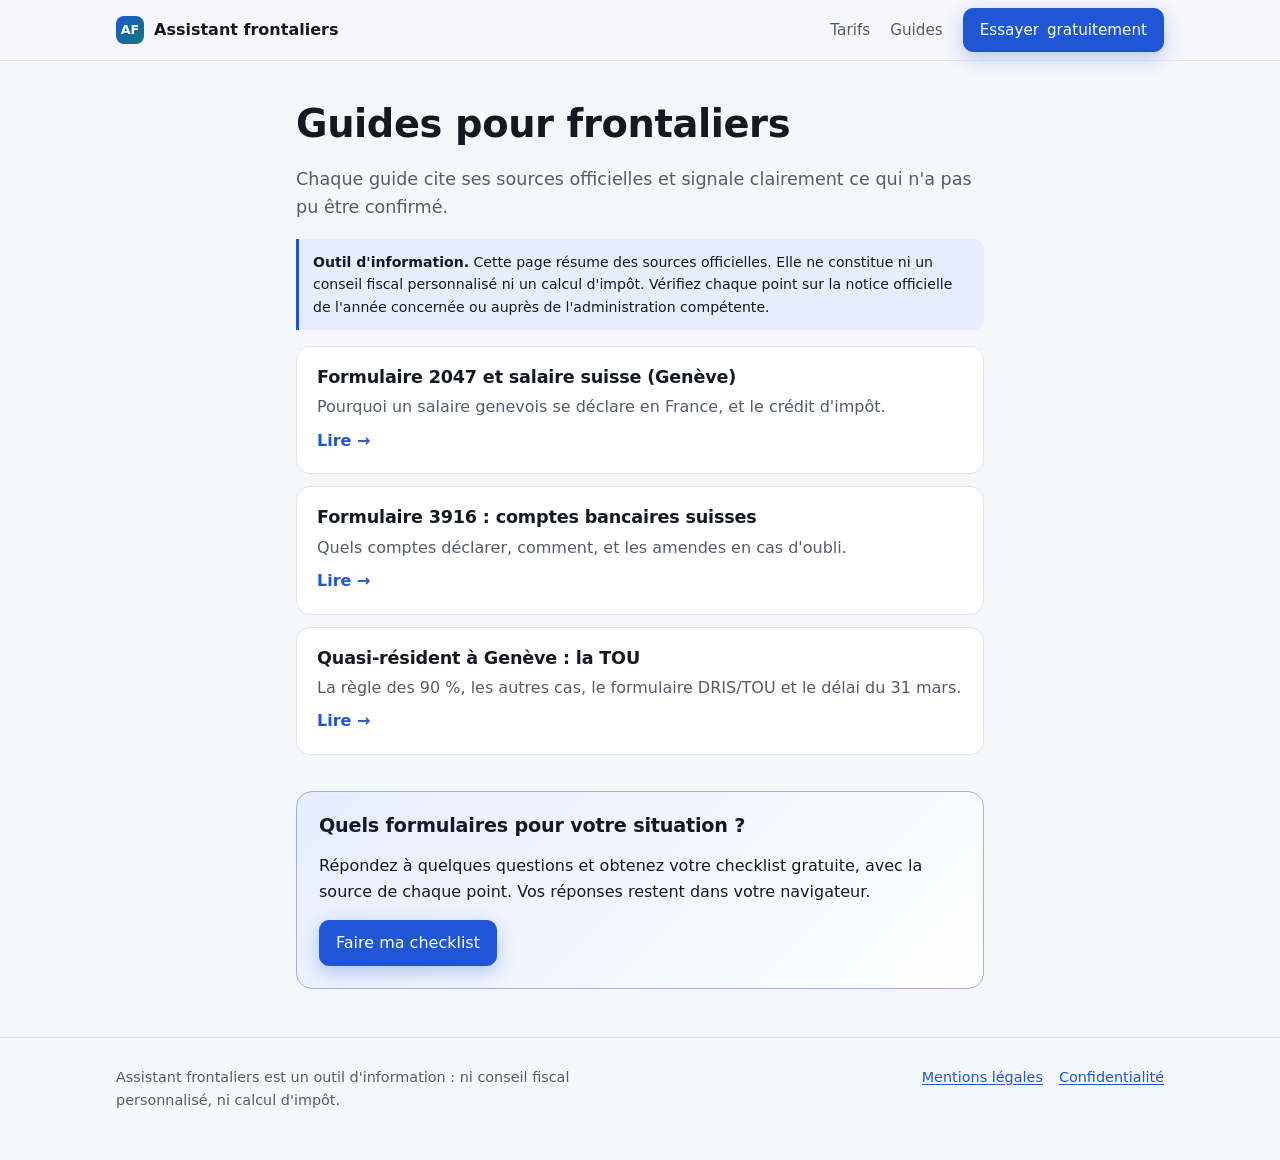
==== articles/index.html @ 35612585 "Étape 3 : page d'accueil SaaS, tarifs en pré-inscription, guides vérifiés - Accueil : héros animé (c" ====
<!doctype html>
<html lang="fr">
<head>
  <meta charset="utf-8">
  <meta name="viewport" content="width=device-width, initial-scale=1">
  <title>Guides fiscaux pour frontaliers France – Suisse | Assistant frontaliers</title>
  <meta name="description" content="Guides vérifiés sur les sources officielles : formulaire 2047, formulaire 3916 pour les comptes suisses, statut de quasi-résident à Genève.">
  <link rel="canonical" href="https://tmendyharan-cyber.github.io/assistant-frontaliers/articles/">
  <meta property="og:type" content="website">
  <meta property="og:locale" content="fr_FR">
  <meta property="og:site_name" content="Assistant frontaliers">
  <meta property="og:title" content="Guides fiscaux pour frontaliers France – Suisse">
  <meta property="og:description" content="Formulaire 2047, 3916, quasi-résident à Genève : les points clés, avec leurs sources officielles.">
  <meta property="og:url" content="https://tmendyharan-cyber.github.io/assistant-frontaliers/articles/">
  <link rel="stylesheet" href="../style.css?v=4">
</head>
<body>
<a class="skip" href="#contenu">Aller au contenu</a>
<header class="site-header">
  <div class="wrap">
    <a class="brand" href="../"><span class="brand-mark" aria-hidden="true">AF</span>Assistant frontaliers</a>
    <nav class="site-nav" aria-label="Navigation principale">
      <a href="../#tarifs">Tarifs</a>
      <a href="./" aria-current="page">Guides</a>
      <a class="btn btn-primary" href="../#assistant">Essayer<span class="hide-sm"> gratuitement</span></a>
    </nav>
  </div>
</header>
<main id="contenu" class="prose">
  <h1>Guides pour frontaliers</h1>
  <p class="lead">Chaque guide cite ses sources officielles et signale clairement ce qui n'a pas pu être confirmé.</p>
  <p class="notice"><strong>Outil d'information.</strong> Cette page résume des sources officielles. Elle ne constitue ni un conseil fiscal personnalisé ni un calcul d'impôt. Vérifiez chaque point sur la notice officielle de l'année concernée ou auprès de l'administration compétente.</p>
  <a class="card link" href="formulaire-2047-suisse-frontalier.html"><h2 style="margin:0 0 6px;font-size:1.1rem">Formulaire 2047 et salaire suisse (Genève)</h2><p>Pourquoi un salaire genevois se déclare en France, et le crédit d'impôt.</p><span class="more">Lire →</span></a>
  <a class="card link" href="3916-compte-bancaire-suisse-frontalier.html"><h2 style="margin:0 0 6px;font-size:1.1rem">Formulaire 3916 : comptes bancaires suisses</h2><p>Quels comptes déclarer, comment, et les amendes en cas d'oubli.</p><span class="more">Lire →</span></a>
  <a class="card link" href="quasi-resident-geneve-taxation-ordinaire-ulterieure.html"><h2 style="margin:0 0 6px;font-size:1.1rem">Quasi-résident à Genève : la TOU</h2><p>La règle des 90 %, les autres cas, le formulaire DRIS/TOU et le délai du 31 mars.</p><span class="more">Lire →</span></a>
  <div class="cta-box">
    <h2>Quels formulaires pour votre situation ?</h2>
    <p>Répondez à quelques questions et obtenez votre checklist gratuite, avec la source de chaque point. Vos réponses restent dans votre navigateur.</p>
    <a class="btn btn-primary" href="../#assistant">Faire ma checklist</a>
  </div>
</main>
<footer>
  <div class="wrap">
    <p>Assistant frontaliers est un outil d'information : ni conseil fiscal personnalisé, ni calcul d'impôt.</p>
    <nav aria-label="Informations légales">
      <a href="../mentions-legales.html">Mentions légales</a>
      <a href="../confidentialite.html">Confidentialité</a>
    </nav>
  </div>
</footer>
<script type="module" src="../analytics.js"></script>
</body>
</html>
---- style.css ----
/* Contrastes vérifiés (WCAG 2.1 AA) : texte ≥ 4,5:1, bordures de contrôles ≥ 3:1.
   Polices système uniquement : aucune requête vers un service de polices tiers. */
:root {
  --bg:#f6f7fb; --bg-2:#eef1f8; --fg:#141a24; --muted:#525d6b; --card:#fff; --card-2:#f9fafc;
  --accent:#1f56d6; --accent-2:#0d7a6f; --on-accent:#fff; --accent-soft:#e6edfd;
  --line:#dfe3ec; --control:#8a96a3; --warn:#8a5a00; --ok:#0b6b3a;
  --blob-1:#9db8ff; --blob-2:#8fe3d4; --blob-3:#c9b6ff;
  --shadow:0 1px 2px rgba(16,24,40,.05), 0 8px 24px rgba(16,24,40,.08);
  --radius:14px;
}
@media (prefers-color-scheme: dark) {
  :root {
    --bg:#0e1117; --bg-2:#141924; --fg:#e8ebf1; --muted:#9da8b6; --card:#161b26; --card-2:#1b2130;
    --accent:#7aa7ff; --accent-2:#5fd1bf; --on-accent:#0e1117; --accent-soft:#1c2740;
    --line:#2a3242; --control:#6b7682; --warn:#e0b050; --ok:#5fd18f;
    --blob-1:#2b4b9e; --blob-2:#145e57; --blob-3:#4a3a8c;
    --shadow:0 1px 2px rgba(0,0,0,.3), 0 10px 30px rgba(0,0,0,.35);
  }
}
* { box-sizing:border-box; }
html { scroll-behavior:smooth; }
body { margin:0; background:var(--bg); color:var(--fg); font:16px/1.6 ui-sans-serif, system-ui, -apple-system, "Segoe UI", Roboto, sans-serif; -webkit-font-smoothing:antialiased; }
img, svg { max-width:100%; }
a { color:var(--accent); text-underline-offset:2px; }
h1, h2, h3 { line-height:1.2; letter-spacing:-.01em; }
:focus-visible { outline:3px solid var(--accent); outline-offset:2px; border-radius:6px; }
.sr-only { position:absolute; width:1px; height:1px; padding:0; margin:-1px; overflow:hidden; clip:rect(0,0,0,0); white-space:nowrap; border:0; }
.skip { position:absolute; left:-9999px; top:8px; background:var(--card); color:var(--fg); padding:8px 12px; border-radius:8px; z-index:100; }
.skip:focus { left:16px; }
.wrap { max-width:1080px; margin:0 auto; padding:0 16px; }

/* En-tête */
.site-header { position:sticky; top:0; z-index:50; backdrop-filter:saturate(1.4) blur(12px); -webkit-backdrop-filter:saturate(1.4) blur(12px); background:color-mix(in srgb, var(--bg) 78%, transparent); border-bottom:1px solid var(--line); }
.site-header .wrap { display:flex; align-items:center; gap:16px; height:60px; }
.brand { display:flex; align-items:center; gap:10px; font-weight:700; color:var(--fg); text-decoration:none; }
.brand-mark { width:28px; height:28px; border-radius:8px; background:linear-gradient(135deg, var(--accent), var(--accent-2)); display:grid; place-items:center; color:var(--on-accent); font-size:.8rem; font-weight:800; }
.site-nav { margin-left:auto; display:flex; align-items:center; gap:20px; }
.site-nav a { color:var(--muted); text-decoration:none; font-size:.95rem; }
.site-nav a:hover { color:var(--fg); }
.site-nav .btn { color:var(--on-accent); }
@media (max-width:720px) { .site-nav a:not(.btn) { display:none; } }

/* Boutons */
button, .btn { font:inherit; display:inline-flex; align-items:center; justify-content:center; gap:8px; padding:9px 16px; border-radius:10px; border:1px solid var(--control); background:var(--card); color:var(--fg); cursor:pointer; text-decoration:none; transition:transform .15s ease, box-shadow .15s ease, border-color .15s ease; }
button:hover, .btn:hover { border-color:var(--accent); }
.btn-primary, button.primary { background:var(--accent); color:var(--on-accent); border-color:var(--accent); box-shadow:0 6px 18px color-mix(in srgb, var(--accent) 30%, transparent); }
.btn-primary:hover, button.primary:hover { transform:translateY(-1px); }
.btn-lg { padding:12px 22px; font-size:1.05rem; border-radius:12px; }
button[aria-pressed="true"] { border-color:var(--accent); background:var(--accent-soft); box-shadow:inset 0 0 0 1px var(--accent); }
button:disabled { opacity:.6; cursor:not-allowed; }

/* Héros */
.hero { position:relative; overflow:hidden; padding:72px 0 56px; }
.hero-bg { position:absolute; inset:-20% -10% auto; height:140%; z-index:0; pointer-events:none; }
.blob { position:absolute; width:46vmax; height:46vmax; border-radius:50%; filter:blur(70px); opacity:.55; animation:drift 22s ease-in-out infinite alternate; }
.blob.b1 { background:var(--blob-1); left:-12vmax; top:-14vmax; }
.blob.b2 { background:var(--blob-2); right:-14vmax; top:-6vmax; animation-duration:26s; animation-delay:-6s; }
.blob.b3 { background:var(--blob-3); left:30%; top:18vmax; width:34vmax; height:34vmax; animation-duration:30s; animation-delay:-12s; opacity:.35; }
@keyframes drift { from { transform:translate3d(0,0,0) scale(1); } to { transform:translate3d(6vmax,4vmax,0) scale(1.12); } }
.hero .wrap { position:relative; z-index:1; display:grid; grid-template-columns:1.1fr .9fr; gap:48px; align-items:center; }
@media (max-width:880px) { .hero .wrap { grid-template-columns:1fr; } .hero { padding-top:48px; } }
.eyebrow { display:inline-flex; align-items:center; gap:8px; font-size:.85rem; font-weight:600; color:var(--accent); background:var(--accent-soft); border:1px solid color-mix(in srgb, var(--accent) 25%, transparent); padding:4px 10px; border-radius:999px; }
.hero h1 { font-size:clamp(2rem, 4.6vw, 3.2rem); margin:16px 0 14px; }
.grad { background:linear-gradient(90deg, var(--accent), var(--accent-2)); -webkit-background-clip:text; background-clip:text; color:transparent; }
.hero .lead { font-size:1.15rem; color:var(--muted); margin:0 0 26px; max-width:34em; }
.hero-cta { display:flex; flex-wrap:wrap; gap:12px; }
.trust { display:flex; flex-wrap:wrap; gap:8px 18px; margin:22px 0 0; padding:0; list-style:none; color:var(--muted); font-size:.9rem; }
.trust li::before { content:"✓ "; color:var(--ok); font-weight:700; }

/* Visuel 3D léger : carte en perspective qui suit le pointeur */
.scene { perspective:1100px; }
.tilt { position:relative; transform-style:preserve-3d; transform:rotateX(var(--rx, 8deg)) rotateY(var(--ry, -14deg)); transition:transform .25s ease-out; }
.mock { background:var(--card); border:1px solid var(--line); border-radius:18px; box-shadow:var(--shadow); padding:18px; transform:translateZ(0); }
.mock-head { display:flex; gap:6px; margin-bottom:14px; }
.mock-head span { width:10px; height:10px; border-radius:50%; background:var(--line); }
.mock h3 { margin:0 0 12px; font-size:1rem; }
.mock-item { display:flex; align-items:flex-start; gap:10px; padding:10px 12px; border:1px solid var(--line); border-radius:10px; margin-bottom:8px; background:var(--card-2); font-size:.92rem; }
.mock-item .tick { flex:none; width:20px; height:20px; border-radius:6px; background:var(--accent-soft); color:var(--accent); display:grid; place-items:center; font-size:.75rem; font-weight:800; }
.chip { position:absolute; padding:8px 12px; border-radius:12px; background:var(--card); border:1px solid var(--line); box-shadow:var(--shadow); font-weight:700; font-size:.9rem; }
.chip small { display:block; font-weight:500; color:var(--muted); font-size:.75rem; }
.chip.c1 { top:-18px; right:-10px; transform:translateZ(70px); }
.chip.c2 { bottom:46px; left:-26px; transform:translateZ(110px); }
.chip.c3 { bottom:-16px; right:24px; transform:translateZ(50px); }
@media (max-width:880px) {
  .scene { max-width:520px; width:100%; margin:0 auto; padding:12px 18px 24px; }
  .tilt { --rx:6deg; --ry:-8deg; }
  .chip.c1 { right:0; } .chip.c2 { left:0; bottom:-14px; } .chip.c3 { display:none; }
}

/* Sections */
section { scroll-margin-top:72px; }
.section { padding:72px 0; }
.section.alt { background:var(--bg-2); border-top:1px solid var(--line); border-bottom:1px solid var(--line); }
.section-head { max-width:640px; margin:0 0 32px; }
.section-head h2 { font-size:clamp(1.6rem, 3vw, 2.2rem); margin:0 0 10px; }
.section-head p { color:var(--muted); margin:0; font-size:1.05rem; }
.grid-3 { display:grid; grid-template-columns:repeat(3, 1fr); gap:16px; }
@media (max-width:880px) { .grid-3 { grid-template-columns:1fr; } }
.card { background:var(--card); border:1px solid var(--line); border-radius:var(--radius); padding:20px; margin-bottom:12px; }
.grid-3 .card { margin:0; }
.step-num { width:34px; height:34px; border-radius:10px; display:grid; place-items:center; font-weight:800; background:linear-gradient(135deg, var(--accent), var(--accent-2)); color:var(--on-accent); margin-bottom:12px; }
.card h3 { margin:0 0 6px; font-size:1.08rem; }
.card p { margin:0 0 8px; color:var(--muted); }
.card.link { text-decoration:none; color:inherit; display:block; transition:transform .2s ease, border-color .2s ease, box-shadow .2s ease; }
.card.link:hover { transform:translateY(-3px); border-color:var(--accent); box-shadow:var(--shadow); }
.card.link .more { color:var(--accent); font-weight:600; }

/* Assistant */
.assistant-shell { max-width:720px; }
.progress { height:6px; border-radius:99px; background:var(--line); overflow:hidden; margin:0 0 14px; }
.progress span { display:block; height:100%; background:linear-gradient(90deg, var(--accent), var(--accent-2)); transition:width .35s ease; }
.q { font-weight:700; font-size:1.15rem; margin:0 0 14px; }
.q:focus { outline:none; }
.opts { display:flex; flex-wrap:wrap; gap:8px; }
.step { color:var(--muted); font-size:.85rem; margin-bottom:6px; }
.fade-in { animation:fade .3s ease both; }
@keyframes fade { from { opacity:0; transform:translateY(6px); } to { opacity:1; transform:none; } }
.rule h3 { margin:0 0 6px; font-size:1.02rem; }
.rule p { margin:0 0 8px; color:var(--fg); }
.badge { display:inline-block; font-size:.75rem; font-weight:600; color:var(--warn); border:1px solid var(--warn); border-radius:6px; padding:1px 6px; margin-bottom:8px; }
.badge.ok { color:var(--ok); border-color:var(--ok); }
.actions { display:flex; flex-wrap:wrap; gap:8px; margin-top:16px; }
.upsell { border-color:color-mix(in srgb, var(--accent) 40%, var(--line)); background:linear-gradient(135deg, var(--accent-soft), var(--card)); }
.disc, .notice { color:var(--muted); font-size:.88rem; }
.notice { border-left:3px solid var(--accent); background:var(--accent-soft); color:var(--fg); padding:12px 14px; border-radius:0 10px 10px 0; margin:16px 0; }

/* Tarifs */
.billing { display:inline-flex; padding:4px; border-radius:12px; background:var(--card); border:1px solid var(--line); margin-bottom:24px; }
.billing button { border:0; background:transparent; padding:8px 14px; }
.billing button[aria-pressed="true"] { background:var(--accent); color:var(--on-accent); box-shadow:none; }
.save { font-size:.75rem; font-weight:700; color:var(--ok); margin-left:4px; }
.billing button[aria-pressed="true"] .save { color:inherit; }
.plans { display:grid; grid-template-columns:repeat(3, 1fr); gap:16px; align-items:stretch; }
@media (max-width:880px) { .plans { grid-template-columns:1fr; } }
.plan { position:relative; display:flex; flex-direction:column; background:var(--card); border:1px solid var(--line); border-radius:18px; padding:24px; }
.plan.highlight { border:2px solid var(--accent); box-shadow:var(--shadow); }
.plan .tag { position:absolute; top:-12px; left:24px; background:var(--accent); color:var(--on-accent); font-size:.75rem; font-weight:700; padding:3px 10px; border-radius:999px; }
.plan h3 { margin:0; font-size:1.15rem; }
.plan .pitch { color:var(--muted); margin:4px 0 16px; }
.price { font-size:2.2rem; font-weight:800; letter-spacing:-.02em; }
.price small { font-size:.95rem; font-weight:500; color:var(--muted); }
.plan ul { list-style:none; padding:0; margin:16px 0 22px; flex:1; }
.plan li { padding:5px 0 5px 26px; position:relative; }
.plan li::before { content:"✓"; position:absolute; left:0; color:var(--ok); font-weight:800; }
.price-note { color:var(--muted); font-size:.9rem; margin-top:16px; }

/* Formulaire de pré-inscription */
.waitlist { max-width:560px; }
form label { display:block; margin:10px 0 4px; font-weight:600; }
form label.check { font-weight:400; display:flex; gap:10px; align-items:flex-start; }
form label.check input { margin-top:5px; }
input[type="email"], select { font:inherit; width:100%; padding:10px 12px; border-radius:10px; border:1px solid var(--control); background:var(--card); color:var(--fg); }
.form-status { margin-top:12px; font-weight:600; }

/* FAQ */
.faq details { background:var(--card); border:1px solid var(--line); border-radius:12px; padding:14px 18px; margin-bottom:10px; }
.faq summary { cursor:pointer; font-weight:600; }
.faq details p { color:var(--muted); margin:10px 0 0; }

/* Articles et pages de contenu */
.prose { max-width:720px; margin:0 auto; padding:32px 16px 40px; }
.prose h1 { font-size:clamp(1.7rem, 4vw, 2.4rem); margin:8px 0 10px; }
.prose h2 { margin-top:32px; font-size:1.35rem; }
.prose li { margin-bottom:6px; }
.prose .lead { color:var(--muted); font-size:1.1rem; }
.meta { color:var(--muted); font-size:.9rem; }
.crumbs { font-size:.9rem; color:var(--muted); }
.unconfirmed { border:1px solid var(--warn); border-radius:12px; padding:12px 16px; margin:16px 0; }
.unconfirmed strong:first-child { color:var(--warn); }
.cta-box { margin:36px 0 8px; padding:22px; border-radius:16px; background:linear-gradient(135deg, var(--accent-soft), var(--card)); border:1px solid color-mix(in srgb, var(--accent) 35%, var(--line)); }
.cta-box h2 { margin:0 0 6px; font-size:1.2rem; }
.sources li { word-break:break-word; }

/* Pied de page */
footer { border-top:1px solid var(--line); color:var(--muted); font-size:.9rem; padding:28px 0 48px; }
footer .wrap { display:flex; flex-wrap:wrap; justify-content:space-between; gap:16px; }
footer p { margin:0; max-width:520px; }
footer nav { display:flex; flex-wrap:wrap; gap:16px; }

/* Apparition au défilement : uniquement si le JS est actif */
.js .reveal { opacity:0; transform:translateY(16px); transition:opacity .6s ease, transform .6s ease; }
.js .reveal.in { opacity:1; transform:none; }

@media (prefers-reduced-motion: reduce) {
  html { scroll-behavior:auto; }
  *, *::before, *::after { animation:none !important; transition:none !important; }
  .tilt { transform:none; }
  .js .reveal { opacity:1; transform:none; }
}
@media print {
  .site-header, .hero, .section:not(#assistant), button, .actions, .skip, footer nav, .upsell { display:none !important; }
  body { background:#fff; color:#000; }
}
.brand, .site-nav .btn { white-space:nowrap; }
@media (max-width:420px) { .hide-sm { display:none; } .site-nav .btn { padding:7px 12px; } }
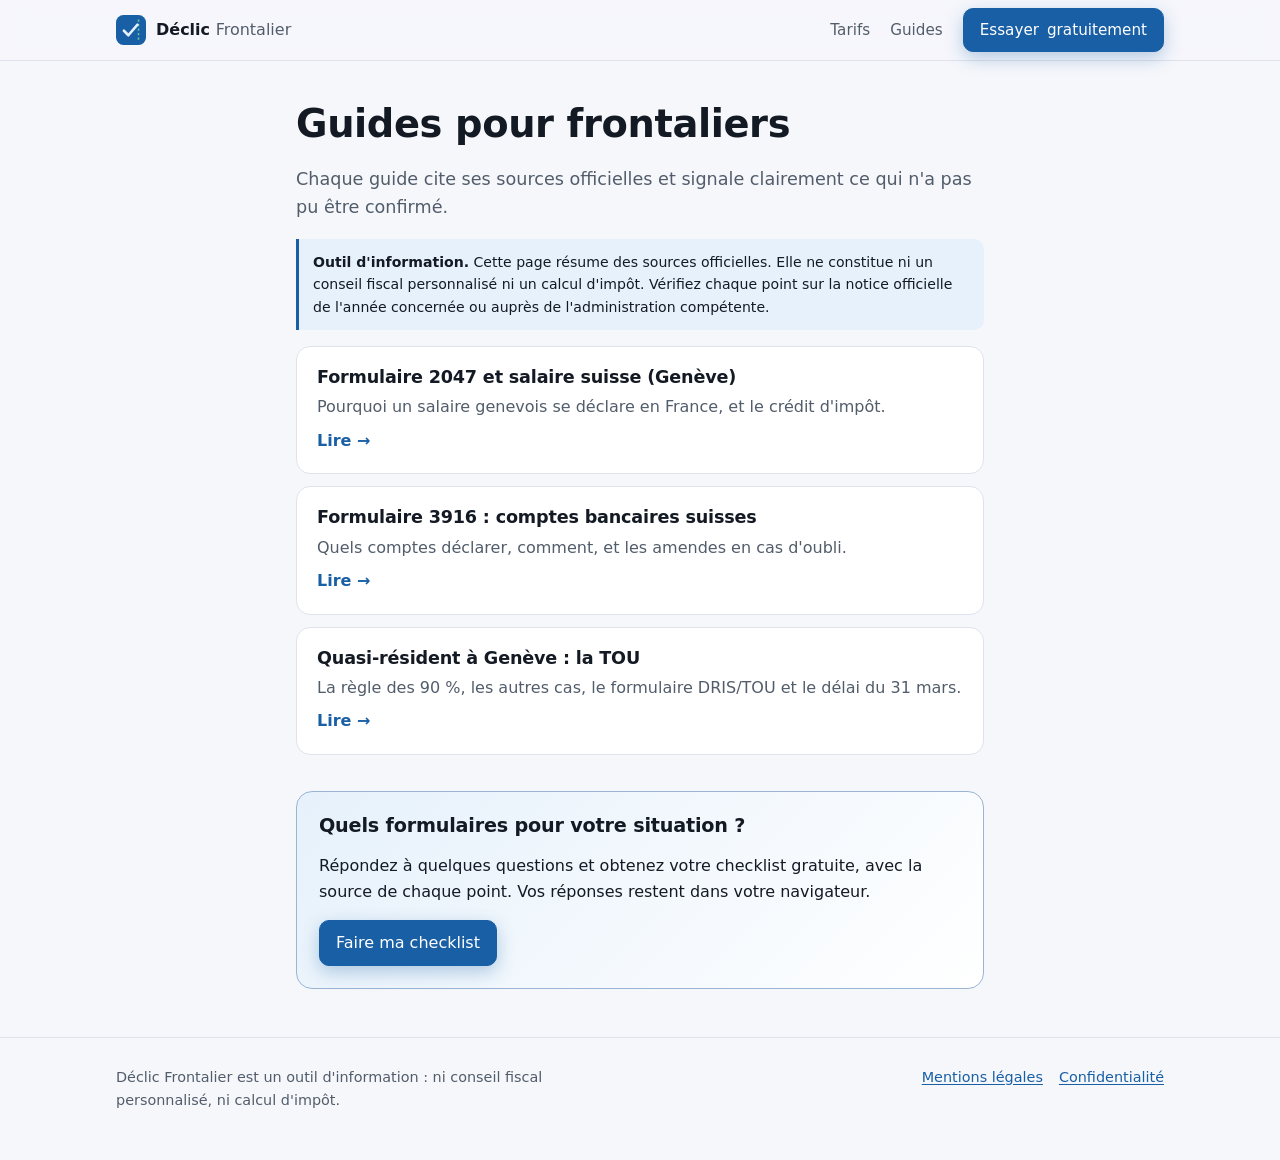
==== commit 60c6871c: "Identité Déclic Frontalier : nom, logo, couleurs, favicon, image de partage - Logo (img/logo-mark.sv" ====
--- a/articles/index.html
+++ b/articles/index.html
@@ -3,22 +3,30 @@
 <head>
   <meta charset="utf-8">
   <meta name="viewport" content="width=device-width, initial-scale=1">
-  <title>Guides fiscaux pour frontaliers France – Suisse | Assistant frontaliers</title>
+  <title>Guides fiscaux pour frontaliers France – Suisse | Déclic Frontalier</title>
   <meta name="description" content="Guides vérifiés sur les sources officielles : formulaire 2047, formulaire 3916 pour les comptes suisses, statut de quasi-résident à Genève.">
   <link rel="canonical" href="https://tmendyharan-cyber.github.io/assistant-frontaliers/articles/">
   <meta property="og:type" content="website">
   <meta property="og:locale" content="fr_FR">
-  <meta property="og:site_name" content="Assistant frontaliers">
+  <meta property="og:site_name" content="Déclic Frontalier">
   <meta property="og:title" content="Guides fiscaux pour frontaliers France – Suisse">
   <meta property="og:description" content="Formulaire 2047, 3916, quasi-résident à Genève : les points clés, avec leurs sources officielles.">
   <meta property="og:url" content="https://tmendyharan-cyber.github.io/assistant-frontaliers/articles/">
-  <link rel="stylesheet" href="../style.css?v=4">
+  <meta name="twitter:card" content="summary_large_image">
+  <link rel="icon" href="../favicon.svg" type="image/svg+xml">
+  <link rel="apple-touch-icon" href="../apple-touch-icon.png">
+  <meta name="theme-color" content="#185FA5">
+  <meta property="og:image" content="https://tmendyharan-cyber.github.io/assistant-frontaliers/img/og-image.png">
+  <meta property="og:image:width" content="1200">
+  <meta property="og:image:height" content="630">
+  <meta property="og:image:alt" content="Déclic Frontalier : votre déclaration de frontalier, sans rien oublier.">
+  <link rel="stylesheet" href="../style.css?v=5">
 </head>
 <body>
 <a class="skip" href="#contenu">Aller au contenu</a>
 <header class="site-header">
   <div class="wrap">
-    <a class="brand" href="../"><span class="brand-mark" aria-hidden="true">AF</span>Assistant frontaliers</a>
+    <a class="brand" href="../"><img src="../img/logo-mark.svg" width="30" height="30" alt=""><span class="brand-name">Déclic <span>Frontalier</span></span></a>
     <nav class="site-nav" aria-label="Navigation principale">
       <a href="../#tarifs">Tarifs</a>
       <a href="./" aria-current="page">Guides</a>
@@ -41,7 +49,7 @@
 </main>
 <footer>
   <div class="wrap">
-    <p>Assistant frontaliers est un outil d'information : ni conseil fiscal personnalisé, ni calcul d'impôt.</p>
+    <p>Déclic Frontalier est un outil d'information : ni conseil fiscal personnalisé, ni calcul d'impôt.</p>
     <nav aria-label="Informations légales">
       <a href="../mentions-legales.html">Mentions légales</a>
       <a href="../confidentialite.html">Confidentialité</a>
--- a/style.css
+++ b/style.css
@@ -1,19 +1,20 @@
-/* Contrastes vérifiés (WCAG 2.1 AA) : texte ≥ 4,5:1, bordures de contrôles ≥ 3:1.
+/* Identité Déclic Frontalier : bleu #185FA5, vert #1D9E75, marine #042C53.
+   Contrastes vérifiés (WCAG 2.1 AA) : texte ≥ 4,5:1, bordures de contrôles ≥ 3:1.
    Polices système uniquement : aucune requête vers un service de polices tiers. */
 :root {
   --bg:#f6f7fb; --bg-2:#eef1f8; --fg:#141a24; --muted:#525d6b; --card:#fff; --card-2:#f9fafc;
-  --accent:#1f56d6; --accent-2:#0d7a6f; --on-accent:#fff; --accent-soft:#e6edfd;
+  --accent:#185FA5; --accent-2:#0F6E56; --on-accent:#fff; --accent-soft:#E6F1FB;
   --line:#dfe3ec; --control:#8a96a3; --warn:#8a5a00; --ok:#0b6b3a;
-  --blob-1:#9db8ff; --blob-2:#8fe3d4; --blob-3:#c9b6ff;
+  --blob-1:#85B7EB; --blob-2:#9FE1CB; --blob-3:#B5D4F4;
   --shadow:0 1px 2px rgba(16,24,40,.05), 0 8px 24px rgba(16,24,40,.08);
   --radius:14px;
 }
 @media (prefers-color-scheme: dark) {
   :root {
     --bg:#0e1117; --bg-2:#141924; --fg:#e8ebf1; --muted:#9da8b6; --card:#161b26; --card-2:#1b2130;
-    --accent:#7aa7ff; --accent-2:#5fd1bf; --on-accent:#0e1117; --accent-soft:#1c2740;
+    --accent:#85B7EB; --accent-2:#5DCAA5; --on-accent:#0e1117; --accent-soft:#13263f;
     --line:#2a3242; --control:#6b7682; --warn:#e0b050; --ok:#5fd18f;
-    --blob-1:#2b4b9e; --blob-2:#145e57; --blob-3:#4a3a8c;
+    --blob-1:#185FA5; --blob-2:#0F6E56; --blob-3:#0C447C;
     --shadow:0 1px 2px rgba(0,0,0,.3), 0 10px 30px rgba(0,0,0,.35);
   }
 }
@@ -33,7 +34,8 @@
 .site-header { position:sticky; top:0; z-index:50; backdrop-filter:saturate(1.4) blur(12px); -webkit-backdrop-filter:saturate(1.4) blur(12px); background:color-mix(in srgb, var(--bg) 78%, transparent); border-bottom:1px solid var(--line); }
 .site-header .wrap { display:flex; align-items:center; gap:16px; height:60px; }
 .brand { display:flex; align-items:center; gap:10px; font-weight:700; color:var(--fg); text-decoration:none; }
-.brand-mark { width:28px; height:28px; border-radius:8px; background:linear-gradient(135deg, var(--accent), var(--accent-2)); display:grid; place-items:center; color:var(--on-accent); font-size:.8rem; font-weight:800; }
+.brand img { display:block; }
+.brand-name span { font-weight:500; color:var(--muted); }
 .site-nav { margin-left:auto; display:flex; align-items:center; gap:20px; }
 .site-nav a { color:var(--muted); text-decoration:none; font-size:.95rem; }
 .site-nav a:hover { color:var(--fg); }
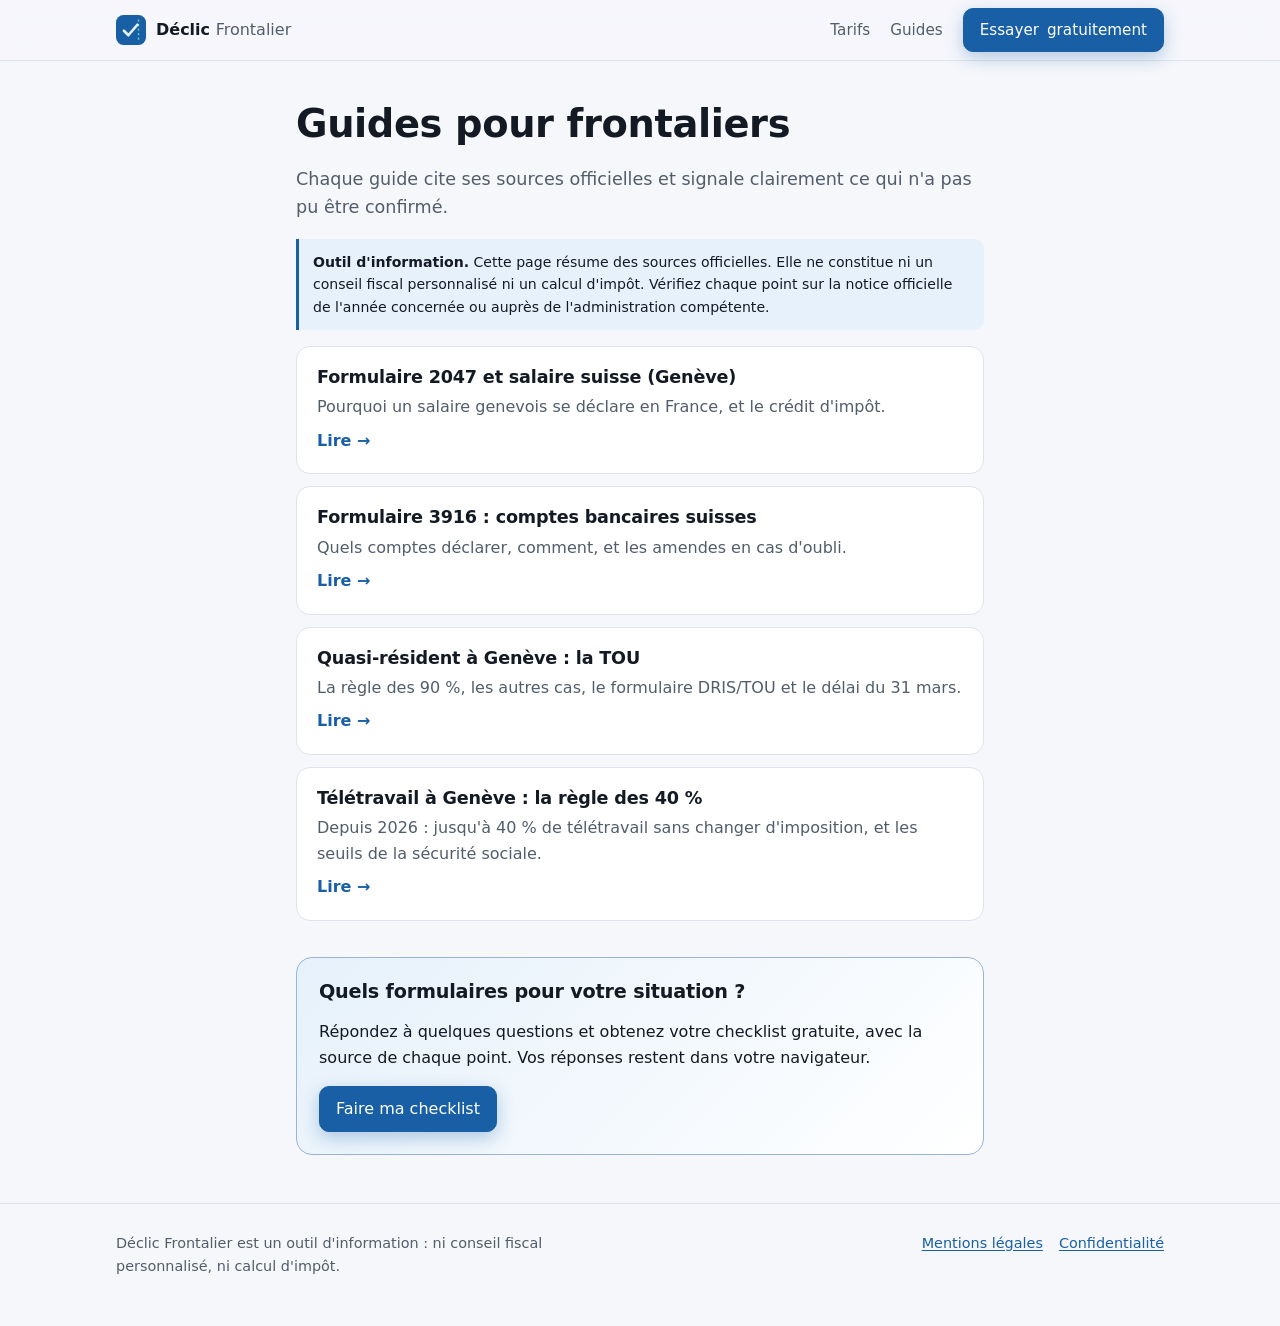
==== commit 7614c51e: "Nouveau guide : télétravail des frontaliers à Genève (règle des 40 %) Sources : ge.ch (avenant appli" ====
--- a/articles/index.html
+++ b/articles/index.html
@@ -5,22 +5,22 @@
   <meta name="viewport" content="width=device-width, initial-scale=1">
   <title>Guides fiscaux pour frontaliers France – Suisse | Déclic Frontalier</title>
   <meta name="description" content="Guides vérifiés sur les sources officielles : formulaire 2047, formulaire 3916 pour les comptes suisses, statut de quasi-résident à Genève.">
-  <link rel="canonical" href="https://tmendyharan-cyber.github.io/assistant-frontaliers/articles/">
+  <link rel="canonical" href="https://declicfrontalier.fr/articles/">
   <meta property="og:type" content="website">
   <meta property="og:locale" content="fr_FR">
   <meta property="og:site_name" content="Déclic Frontalier">
   <meta property="og:title" content="Guides fiscaux pour frontaliers France – Suisse">
   <meta property="og:description" content="Formulaire 2047, 3916, quasi-résident à Genève : les points clés, avec leurs sources officielles.">
-  <meta property="og:url" content="https://tmendyharan-cyber.github.io/assistant-frontaliers/articles/">
+  <meta property="og:url" content="https://declicfrontalier.fr/articles/">
   <meta name="twitter:card" content="summary_large_image">
   <link rel="icon" href="../favicon.svg" type="image/svg+xml">
   <link rel="apple-touch-icon" href="../apple-touch-icon.png">
   <meta name="theme-color" content="#185FA5">
-  <meta property="og:image" content="https://tmendyharan-cyber.github.io/assistant-frontaliers/img/og-image.png">
+  <meta property="og:image" content="https://declicfrontalier.fr/img/og-image.png">
   <meta property="og:image:width" content="1200">
   <meta property="og:image:height" content="630">
   <meta property="og:image:alt" content="Déclic Frontalier : votre déclaration de frontalier, sans rien oublier.">
-  <link rel="stylesheet" href="../style.css?v=5">
+  <link rel="stylesheet" href="../style.css?v=6">
 </head>
 <body>
 <a class="skip" href="#contenu">Aller au contenu</a>
@@ -41,6 +41,7 @@
   <a class="card link" href="formulaire-2047-suisse-frontalier.html"><h2 style="margin:0 0 6px;font-size:1.1rem">Formulaire 2047 et salaire suisse (Genève)</h2><p>Pourquoi un salaire genevois se déclare en France, et le crédit d'impôt.</p><span class="more">Lire →</span></a>
   <a class="card link" href="3916-compte-bancaire-suisse-frontalier.html"><h2 style="margin:0 0 6px;font-size:1.1rem">Formulaire 3916 : comptes bancaires suisses</h2><p>Quels comptes déclarer, comment, et les amendes en cas d'oubli.</p><span class="more">Lire →</span></a>
   <a class="card link" href="quasi-resident-geneve-taxation-ordinaire-ulterieure.html"><h2 style="margin:0 0 6px;font-size:1.1rem">Quasi-résident à Genève : la TOU</h2><p>La règle des 90 %, les autres cas, le formulaire DRIS/TOU et le délai du 31 mars.</p><span class="more">Lire →</span></a>
+  <a class="card link" href="teletravail-frontalier-geneve-40-pourcent.html"><h2 style="margin:0 0 6px;font-size:1.1rem">Télétravail à Genève : la règle des 40 %</h2><p>Depuis 2026 : jusqu'à 40 % de télétravail sans changer d'imposition, et les seuils de la sécurité sociale.</p><span class="more">Lire →</span></a>
   <div class="cta-box">
     <h2>Quels formulaires pour votre situation ?</h2>
     <p>Répondez à quelques questions et obtenez votre checklist gratuite, avec la source de chaque point. Vos réponses restent dans votre navigateur.</p>
--- a/style.css
+++ b/style.css
@@ -97,7 +97,9 @@
 .section-head h2 { font-size:clamp(1.6rem, 3vw, 2.2rem); margin:0 0 10px; }
 .section-head p { color:var(--muted); margin:0; font-size:1.05rem; }
 .grid-3 { display:grid; grid-template-columns:repeat(3, 1fr); gap:16px; }
-@media (max-width:880px) { .grid-3 { grid-template-columns:1fr; } }
+.grid-2 { display:grid; grid-template-columns:repeat(2, 1fr); gap:16px; }
+.grid-2 .card { margin:0; }
+@media (max-width:880px) { .grid-3, .grid-2 { grid-template-columns:1fr; } }
 .card { background:var(--card); border:1px solid var(--line); border-radius:var(--radius); padding:20px; margin-bottom:12px; }
 .grid-3 .card { margin:0; }
 .step-num { width:34px; height:34px; border-radius:10px; display:grid; place-items:center; font-weight:800; background:linear-gradient(135deg, var(--accent), var(--accent-2)); color:var(--on-accent); margin-bottom:12px; }
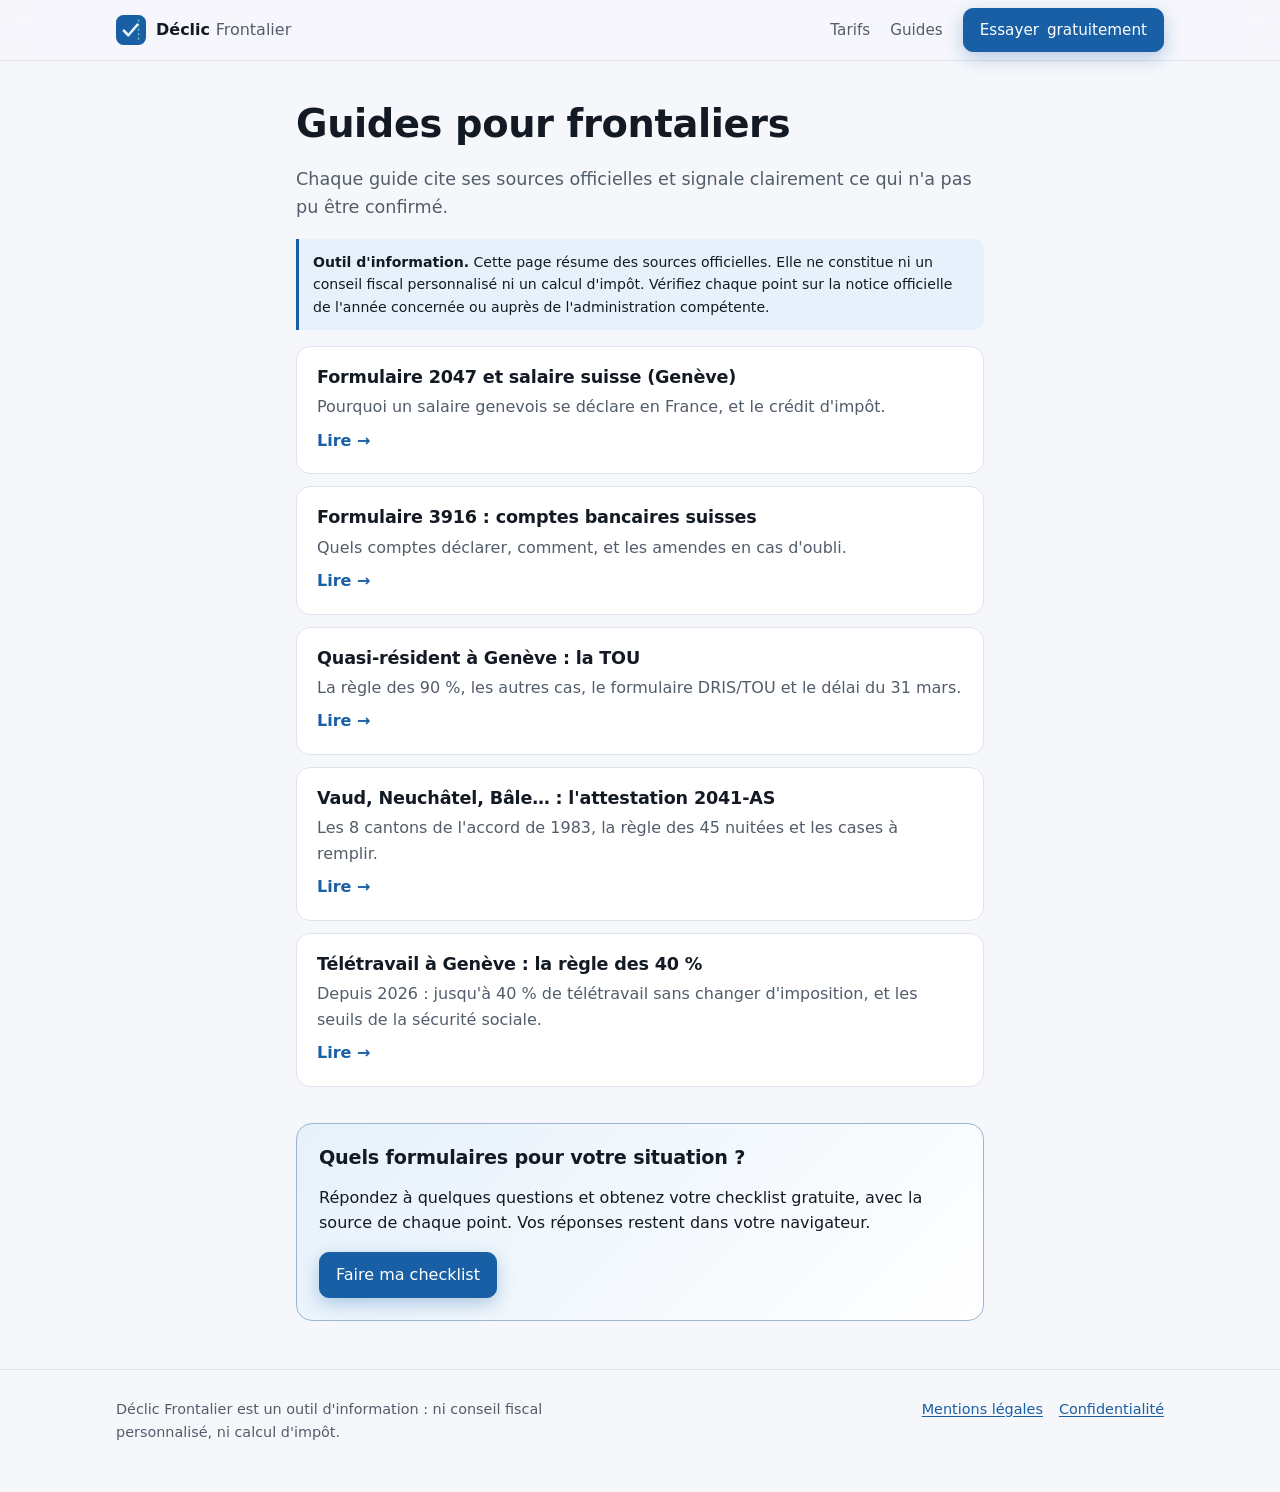
==== commit 41634eb5: "Règles foyer, autres cantons et télétravail vérifiées ; guide 2041-AS rules.js (à la demande de l'éd" ====
--- a/articles/index.html
+++ b/articles/index.html
@@ -41,6 +41,7 @@
   <a class="card link" href="formulaire-2047-suisse-frontalier.html"><h2 style="margin:0 0 6px;font-size:1.1rem">Formulaire 2047 et salaire suisse (Genève)</h2><p>Pourquoi un salaire genevois se déclare en France, et le crédit d'impôt.</p><span class="more">Lire →</span></a>
   <a class="card link" href="3916-compte-bancaire-suisse-frontalier.html"><h2 style="margin:0 0 6px;font-size:1.1rem">Formulaire 3916 : comptes bancaires suisses</h2><p>Quels comptes déclarer, comment, et les amendes en cas d'oubli.</p><span class="more">Lire →</span></a>
   <a class="card link" href="quasi-resident-geneve-taxation-ordinaire-ulterieure.html"><h2 style="margin:0 0 6px;font-size:1.1rem">Quasi-résident à Genève : la TOU</h2><p>La règle des 90 %, les autres cas, le formulaire DRIS/TOU et le délai du 31 mars.</p><span class="more">Lire →</span></a>
+  <a class="card link" href="2041-as-frontalier-vaud-accord-1983.html"><h2 style="margin:0 0 6px;font-size:1.1rem">Vaud, Neuchâtel, Bâle… : l'attestation 2041-AS</h2><p>Les 8 cantons de l'accord de 1983, la règle des 45 nuitées et les cases à remplir.</p><span class="more">Lire →</span></a>
   <a class="card link" href="teletravail-frontalier-geneve-40-pourcent.html"><h2 style="margin:0 0 6px;font-size:1.1rem">Télétravail à Genève : la règle des 40 %</h2><p>Depuis 2026 : jusqu'à 40 % de télétravail sans changer d'imposition, et les seuils de la sécurité sociale.</p><span class="more">Lire →</span></a>
   <div class="cta-box">
     <h2>Quels formulaires pour votre situation ?</h2>
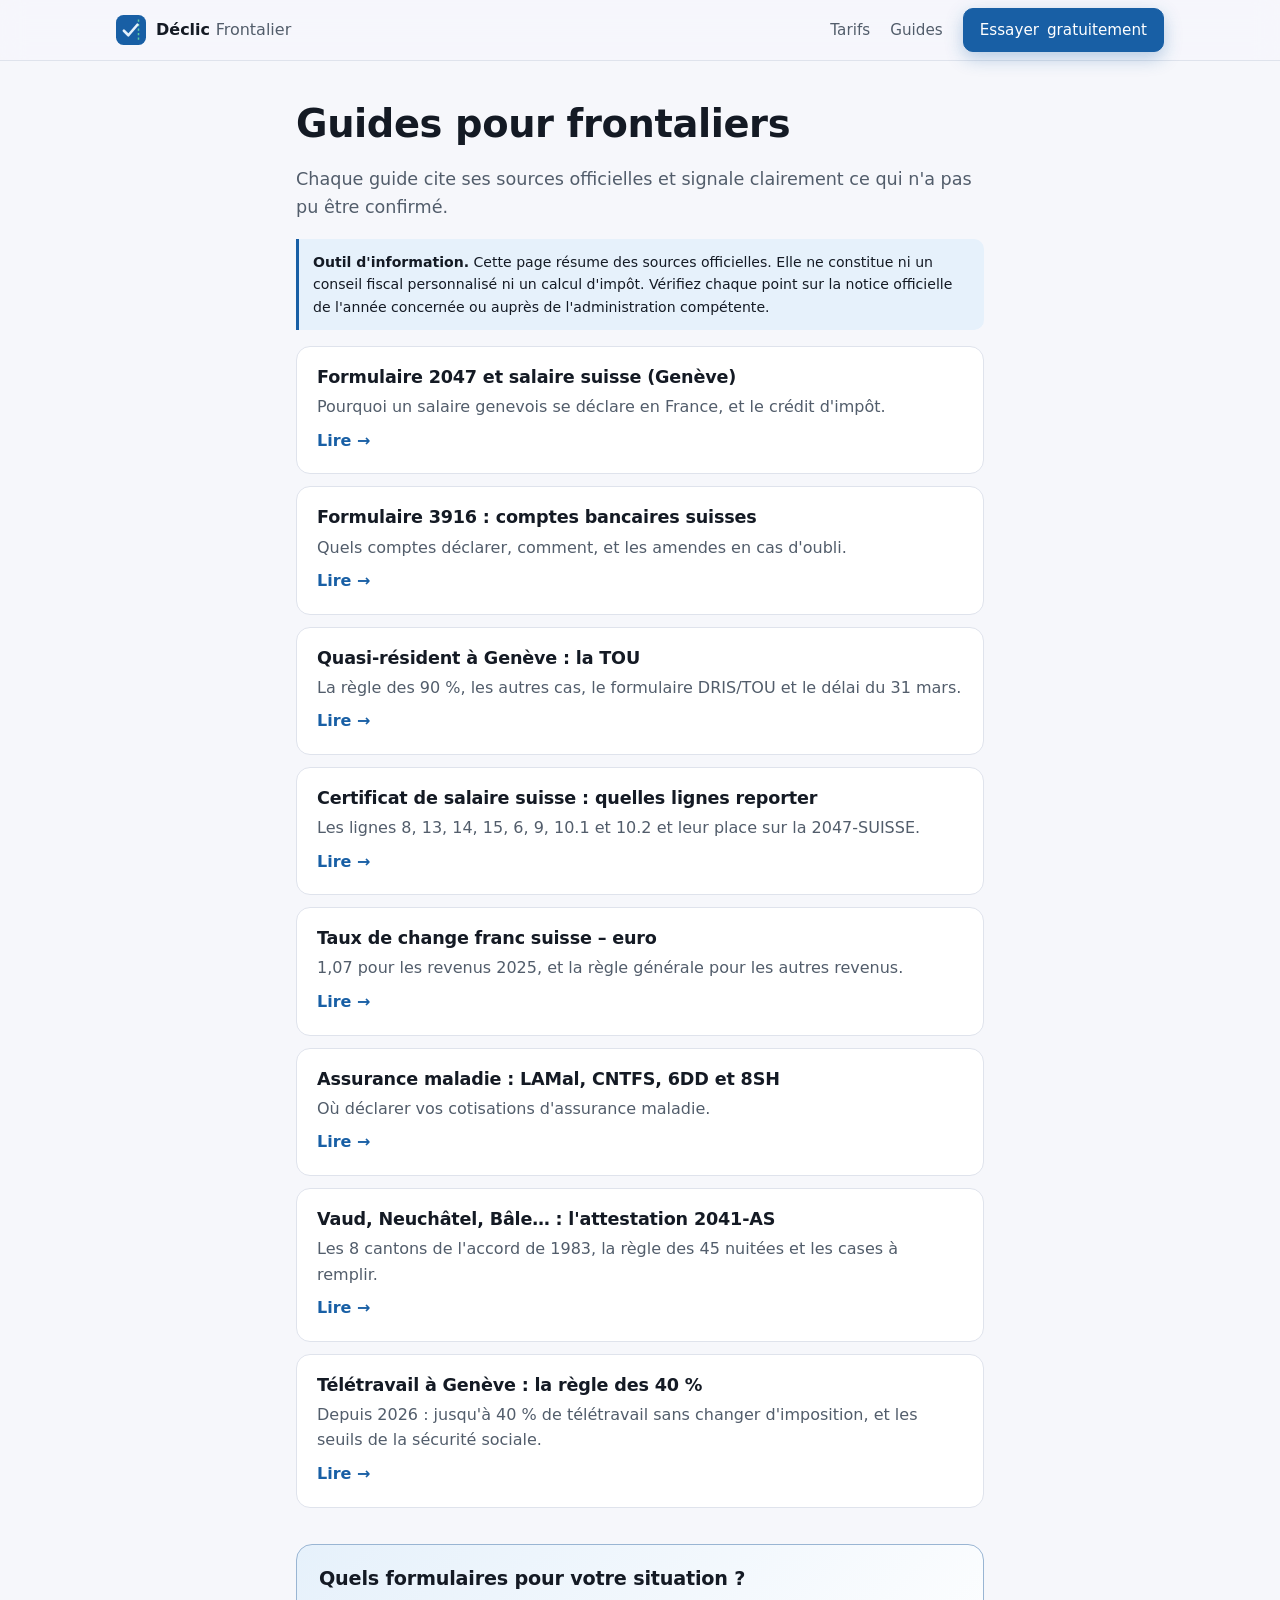
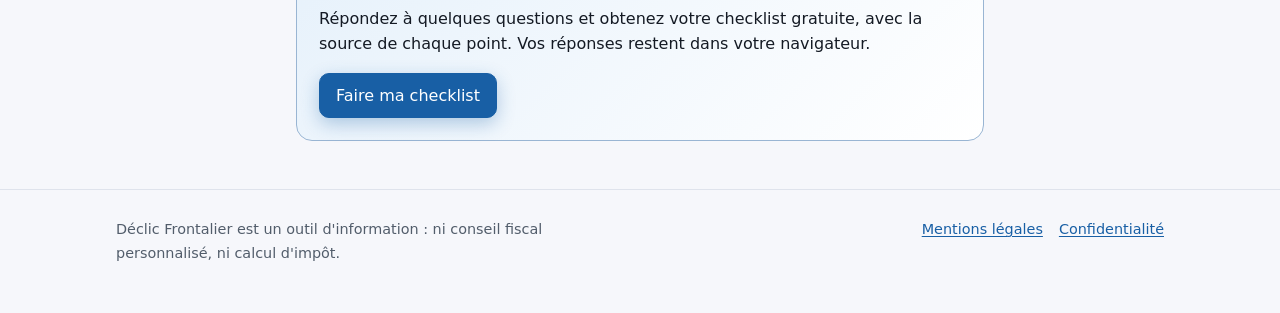
==== commit 5e070921: "3 nouveaux guides et inscription aux rappels dans chaque guide - Certificat de salaire suisse : lign" ====
--- a/articles/index.html
+++ b/articles/index.html
@@ -20,7 +20,7 @@
   <meta property="og:image:width" content="1200">
   <meta property="og:image:height" content="630">
   <meta property="og:image:alt" content="Déclic Frontalier : votre déclaration de frontalier, sans rien oublier.">
-  <link rel="stylesheet" href="../style.css?v=6">
+  <link rel="stylesheet" href="../style.css?v=7">
 </head>
 <body>
 <a class="skip" href="#contenu">Aller au contenu</a>
@@ -41,6 +41,9 @@
   <a class="card link" href="formulaire-2047-suisse-frontalier.html"><h2 style="margin:0 0 6px;font-size:1.1rem">Formulaire 2047 et salaire suisse (Genève)</h2><p>Pourquoi un salaire genevois se déclare en France, et le crédit d'impôt.</p><span class="more">Lire →</span></a>
   <a class="card link" href="3916-compte-bancaire-suisse-frontalier.html"><h2 style="margin:0 0 6px;font-size:1.1rem">Formulaire 3916 : comptes bancaires suisses</h2><p>Quels comptes déclarer, comment, et les amendes en cas d'oubli.</p><span class="more">Lire →</span></a>
   <a class="card link" href="quasi-resident-geneve-taxation-ordinaire-ulterieure.html"><h2 style="margin:0 0 6px;font-size:1.1rem">Quasi-résident à Genève : la TOU</h2><p>La règle des 90 %, les autres cas, le formulaire DRIS/TOU et le délai du 31 mars.</p><span class="more">Lire →</span></a>
+  <a class="card link" href="certificat-salaire-suisse-lohnausweis-2047.html"><h2 style="margin:0 0 6px;font-size:1.1rem">Certificat de salaire suisse : quelles lignes reporter</h2><p>Les lignes 8, 13, 14, 15, 6, 9, 10.1 et 10.2 et leur place sur la 2047-SUISSE.</p><span class="more">Lire →</span></a>
+  <a class="card link" href="taux-change-chf-euro-2047-suisse.html"><h2 style="margin:0 0 6px;font-size:1.1rem">Taux de change franc suisse – euro</h2><p>1,07 pour les revenus 2025, et la règle générale pour les autres revenus.</p><span class="more">Lire →</span></a>
+  <a class="card link" href="assurance-maladie-frontalier-lamal-impots.html"><h2 style="margin:0 0 6px;font-size:1.1rem">Assurance maladie : LAMal, CNTFS, 6DD et 8SH</h2><p>Où déclarer vos cotisations d'assurance maladie.</p><span class="more">Lire →</span></a>
   <a class="card link" href="2041-as-frontalier-vaud-accord-1983.html"><h2 style="margin:0 0 6px;font-size:1.1rem">Vaud, Neuchâtel, Bâle… : l'attestation 2041-AS</h2><p>Les 8 cantons de l'accord de 1983, la règle des 45 nuitées et les cases à remplir.</p><span class="more">Lire →</span></a>
   <a class="card link" href="teletravail-frontalier-geneve-40-pourcent.html"><h2 style="margin:0 0 6px;font-size:1.1rem">Télétravail à Genève : la règle des 40 %</h2><p>Depuis 2026 : jusqu'à 40 % de télétravail sans changer d'imposition, et les seuils de la sécurité sociale.</p><span class="more">Lire →</span></a>
   <div class="cta-box">
--- a/style.css
+++ b/style.css
@@ -197,3 +197,4 @@
 }
 .brand, .site-nav .btn { white-space:nowrap; }
 @media (max-width:420px) { .hide-sm { display:none; } .site-nav .btn { padding:7px 12px; } }
+.guide-link { margin:10px 0 0; font-weight:600; }
